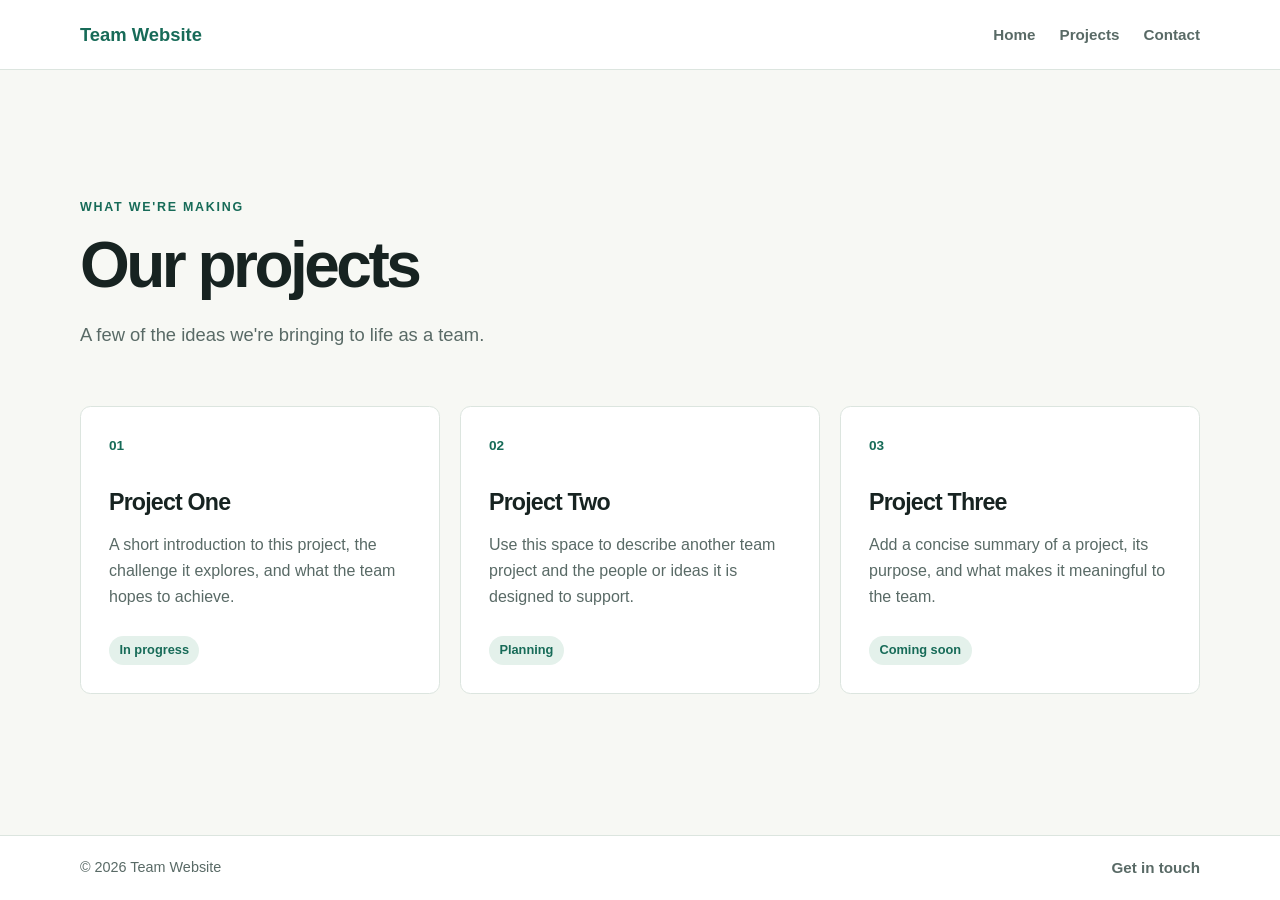
==== projects.html @ 790d7750 "Set up project structure Co-authored-by: Partner Name <partner-omollodanillo@gmail.com>" ====
<!doctype html>
<html lang="en">
<head>
  <meta charset="utf-8">
  <meta name="viewport" content="width=device-width, initial-scale=1">
  <meta name="description" content="Explore the projects our team is working on.">
  <title>Projects | Team Website</title>
  <link rel="stylesheet" href="css/styles.css">
  <script src="js/script.js" defer></script>
</head>
<body>
  <header class="site-header">
    <a class="brand" href="index.html">Team Website</a>
    <nav aria-label="Main navigation">
      <a href="index.html">Home</a>
      <a href="projects.html">Projects</a>
      <a href="contact.html">Contact</a>
    </nav>
  </header>

  <main>
    <section class="page-heading">
      <p class="eyebrow">What we're making</p>
      <h1>Our projects</h1>
      <p>A few of the ideas we're bringing to life as a team.</p>
    </section>

    <section class="project-grid content-section" aria-label="Project list">
      <article class="project-card">
        <span class="project-number">01</span>
        <h2>Project One</h2>
        <p>A short introduction to this project, the challenge it explores, and what the team hopes to achieve.</p>
        <span class="tag">In progress</span>
      </article>
      <article class="project-card">
        <span class="project-number">02</span>
        <h2>Project Two</h2>
        <p>Use this space to describe another team project and the people or ideas it is designed to support.</p>
        <span class="tag">Planning</span>
      </article>
      <article class="project-card">
        <span class="project-number">03</span>
        <h2>Project Three</h2>
        <p>Add a concise summary of a project, its purpose, and what makes it meaningful to the team.</p>
        <span class="tag">Coming soon</span>
      </article>
    </section>
  </main>

  <footer class="site-footer">
    <p>© <span data-current-year></span> Team Website</p>
    <a href="contact.html">Get in touch</a>
  </footer>
</body>
</html>
---- css/styles.css ----
:root {
  color-scheme: light;
  --ink: #172321;
  --muted: #596a66;
  --paper: #f7f8f4;
  --surface: #ffffff;
  --accent: #176b58;
  --accent-light: #e4f1eb;
  --line: #dce5df;
  font-family: "Segoe UI", Arial, sans-serif;
}

* {
  box-sizing: border-box;
}

body {
  min-width: 320px;
  min-height: 100vh;
  margin: 0;
  display: flex;
  flex-direction: column;
  background: var(--paper);
  color: var(--ink);
  line-height: 1.6;
}

a {
  color: inherit;
}

a:focus-visible {
  outline: 3px solid #d88a36;
  outline-offset: 4px;
}

.site-header,
.site-footer {
  display: flex;
  align-items: center;
  justify-content: space-between;
  gap: 1.5rem;
  padding: 1.25rem max(6vw, calc((100vw - 1120px) / 2));
}

.site-header {
  background: var(--surface);
  border-bottom: 1px solid var(--line);
}

.brand {
  color: var(--accent);
  font-size: 1.15rem;
  font-weight: 750;
  text-decoration: none;
}

nav {
  display: flex;
  flex-wrap: wrap;
  gap: 1.5rem;
}

nav a,
.site-footer a {
  color: var(--muted);
  font-size: 0.95rem;
  font-weight: 600;
  text-decoration: none;
}

nav a:hover,
.site-footer a:hover,
.text-link:hover {
  color: var(--accent);
}

main {
  flex: 1;
}

.hero,
.page-heading {
  padding: clamp(4rem, 11vw, 8rem) max(6vw, calc((100vw - 1120px) / 2));
}

.hero {
  background: var(--accent-light);
}

.hero h1,
.page-heading h1 {
  max-width: 780px;
  margin: 0;
  font-size: clamp(2.6rem, 7vw, 5.2rem);
  letter-spacing: -0.055em;
  line-height: 1.08;
}

.hero > p:not(.eyebrow),
.page-heading > p:not(.eyebrow) {
  max-width: 600px;
  margin: 1.25rem 0 0;
  color: var(--muted);
  font-size: 1.15rem;
}

.eyebrow {
  margin: 0 0 0.8rem;
  color: var(--accent);
  font-size: 0.78rem;
  font-weight: 750;
  letter-spacing: 0.14em;
  text-transform: uppercase;
}

.button {
  display: inline-block;
  margin-top: 1.75rem;
  padding: 0.8rem 1.2rem;
  border-radius: 0.35rem;
  background: var(--accent);
  color: white;
  font-weight: 700;
  text-decoration: none;
}

.button:hover {
  background: #105341;
}

.content-section {
  width: min(100% - 12vw, 1120px);
  margin: 0 auto;
  padding: clamp(3rem, 7vw, 5.5rem) 0;
}

.intro {
  max-width: 780px;
  margin-left: max(6vw, calc((100vw - 1120px) / 2));
}

.content-section h2,
.project-card h2 {
  margin: 0 0 0.75rem;
  font-size: clamp(1.7rem, 4vw, 2.4rem);
  letter-spacing: -0.035em;
  line-height: 1.2;
}

.content-section p,
.project-card p {
  color: var(--muted);
}

.feature {
  display: flex;
  align-items: center;
  justify-content: space-between;
  gap: 2rem;
  border-top: 1px solid var(--line);
}

.feature > div {
  max-width: 650px;
}

.text-link {
  flex-shrink: 0;
  color: var(--accent);
  font-weight: 700;
  text-decoration: none;
}

.page-heading {
  padding-bottom: 2rem;
}

.page-heading h1 {
  font-size: clamp(2.5rem, 6vw, 4rem);
}

.project-grid {
  display: grid;
  grid-template-columns: repeat(3, minmax(0, 1fr));
  gap: 1.25rem;
  padding-top: 1.5rem;
}

.project-card {
  padding: 1.75rem;
  border: 1px solid var(--line);
  border-radius: 0.65rem;
  background: var(--surface);
}

.project-number {
  display: block;
  margin-bottom: 2rem;
  color: var(--accent);
  font-size: 0.85rem;
  font-weight: 750;
}

.project-card h2 {
  font-size: 1.45rem;
}

.tag {
  display: inline-block;
  margin-top: 0.7rem;
  padding: 0.25rem 0.65rem;
  border-radius: 2rem;
  background: var(--accent-light);
  color: var(--accent);
  font-size: 0.8rem;
  font-weight: 650;
}

.contact-panel {
  display: flex;
  align-items: center;
  justify-content: space-between;
  gap: 2rem;
  padding-top: 1rem;
}

.contact-note {
  max-width: 310px;
  font-size: 0.9rem;
}

.site-footer {
  border-top: 1px solid var(--line);
  background: var(--surface);
}

.site-footer p {
  margin: 0;
  color: var(--muted);
  font-size: 0.9rem;
}

@media (max-width: 700px) {
  .site-header,
  .site-footer {
    align-items: flex-start;
    flex-direction: column;
    gap: 0.75rem;
    padding-right: 6vw;
    padding-left: 6vw;
  }

  nav {
    gap: 1.1rem;
  }

  .project-grid {
    grid-template-columns: 1fr;
  }

  .feature,
  .contact-panel {
    align-items: flex-start;
    flex-direction: column;
  }
}
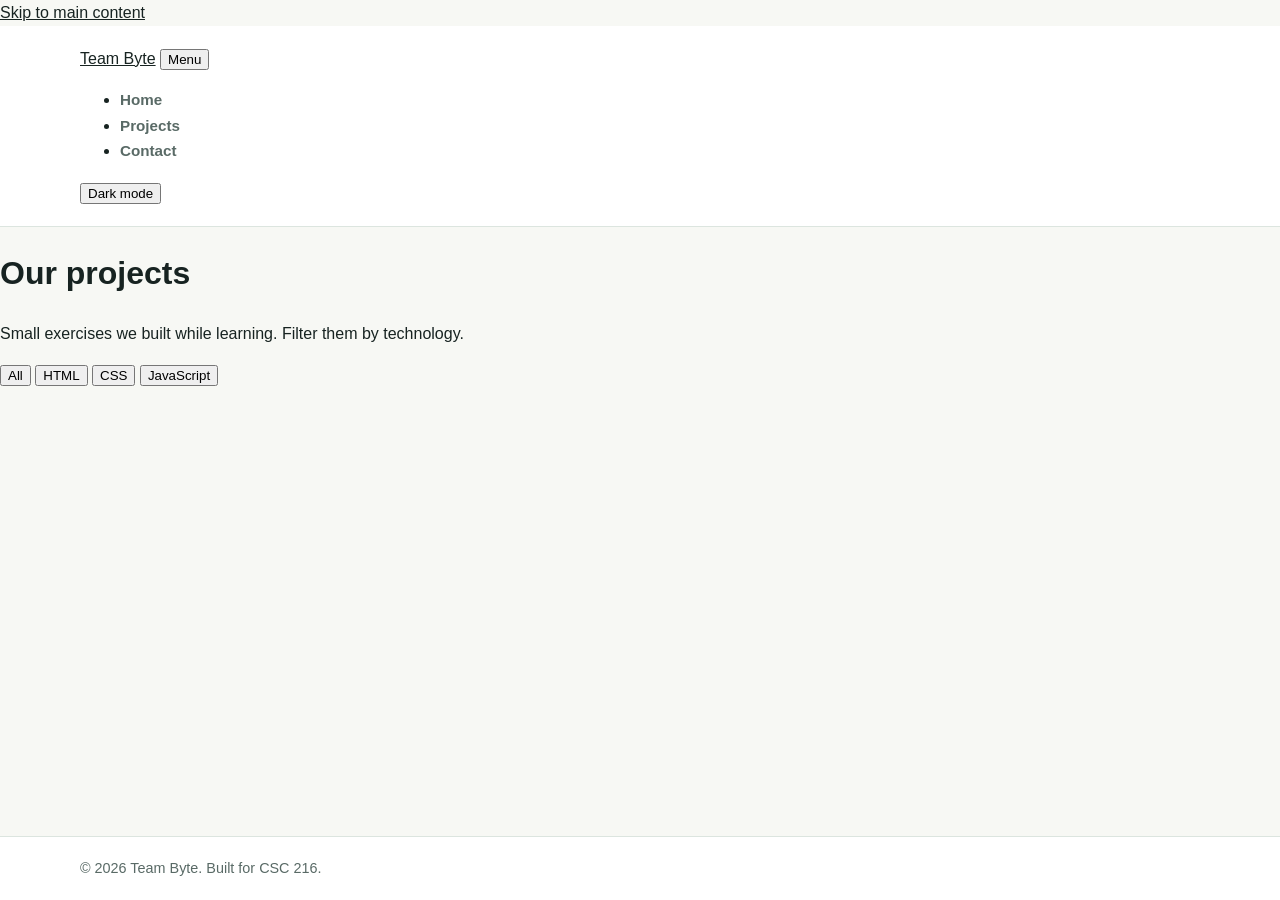
==== commit 8df372e4: "added projects folder" ====
--- a/projects.html
+++ b/projects.html
@@ -1,55 +1,102 @@
 <!doctype html>
 <html lang="en">
-<head>
-  <meta charset="utf-8">
-  <meta name="viewport" content="width=device-width, initial-scale=1">
-  <meta name="description" content="Explore the projects our team is working on.">
-  <title>Projects | Team Website</title>
-  <link rel="stylesheet" href="css/styles.css">
-  <script src="js/script.js" defer></script>
-</head>
-<body>
-  <header class="site-header">
-    <a class="brand" href="index.html">Team Website</a>
-    <nav aria-label="Main navigation">
-      <a href="index.html">Home</a>
-      <a href="projects.html">Projects</a>
-      <a href="contact.html">Contact</a>
-    </nav>
-  </header>
+  <head>
+    <meta charset="UTF-8" />
+    <meta name="viewport" content="width=device-width, initial-scale=1.0" />
+    <meta
+      name="description"
+      content="Projects built by Team Byte while learning web development."
+    />
+    <title>Projects | Team Byte</title>
+    <link rel="stylesheet" href="css/styles.css" />
+    <script src="js/script.js" defer></script>
+  </head>
+  <body>
+    <a class="skip-link" href="#main">Skip to main content</a>
 
-  <main>
-    <section class="page-heading">
-      <p class="eyebrow">What we're making</p>
-      <h1>Our projects</h1>
-      <p>A few of the ideas we're bringing to life as a team.</p>
-    </section>
+    <header class="site-header">
+      <div class="container header-inner">
+        <a class="logo" href="index.html">Team Byte</a>
+        <button
+          class="nav-toggle"
+          type="button"
+          aria-expanded="false"
+          aria-controls="site-nav"
+        >
+          Menu
+        </button>
+        <nav id="site-nav" class="site-nav" aria-label="Main">
+          <ul>
+            <li><a href="index.html">Home</a></li>
+            <li><a href="projects.html" aria-current="page">Projects</a></li>
+            <li><a href="contact.html">Contact</a></li>
+          </ul>
+        </nav>
+        <button class="theme-toggle" type="button" aria-pressed="false">
+          Dark mode
+        </button>
+      </div>
+    </header>
 
-    <section class="project-grid content-section" aria-label="Project list">
-      <article class="project-card">
-        <span class="project-number">01</span>
-        <h2>Project One</h2>
-        <p>A short introduction to this project, the challenge it explores, and what the team hopes to achieve.</p>
-        <span class="tag">In progress</span>
-      </article>
-      <article class="project-card">
-        <span class="project-number">02</span>
-        <h2>Project Two</h2>
-        <p>Use this space to describe another team project and the people or ideas it is designed to support.</p>
-        <span class="tag">Planning</span>
-      </article>
-      <article class="project-card">
-        <span class="project-number">03</span>
-        <h2>Project Three</h2>
-        <p>Add a concise summary of a project, its purpose, and what makes it meaningful to the team.</p>
-        <span class="tag">Coming soon</span>
-      </article>
-    </section>
-  </main>
+    <main id="main" class="container">
+      <header class="page-header">
+        <h1>Our projects</h1>
+        <p class="lead">
+          Small exercises we built while learning. Filter them by technology.
+        </p>
+      </header>
 
-  <footer class="site-footer">
-    <p>© <span data-current-year></span> Team Website</p>
-    <a href="contact.html">Get in touch</a>
-  </footer>
-</body>
+      <div
+        class="filters"
+        role="group"
+        aria-label="Filter projects by technology"
+      >
+        <button
+          class="filter-btn"
+          type="button"
+          data-filter="all"
+          aria-pressed="true"
+        >
+          All
+        </button>
+        <button
+          class="filter-btn"
+          type="button"
+          data-filter="html"
+          aria-pressed="false"
+        >
+          HTML
+        </button>
+        <button
+          class="filter-btn"
+          type="button"
+          data-filter="css"
+          aria-pressed="false"
+        >
+          CSS
+        </button>
+        <button
+          class="filter-btn"
+          type="button"
+          data-filter="js"
+          aria-pressed="false"
+        >
+          JavaScript
+        </button>
+      </div>
+
+      <p id="project-count" class="project-count" aria-live="polite"></p>
+      <div id="project-list" class="project-grid"></div>
+
+      <noscript>
+        <p>Turn on JavaScript to see the project list.</p>
+      </noscript>
+    </main>
+
+    <footer class="site-footer">
+      <div class="container">
+        <p>© <span id="year">2026</span> Team Byte. Built for CSC 216.</p>
+      </div>
+    </footer>
+  </body>
 </html>
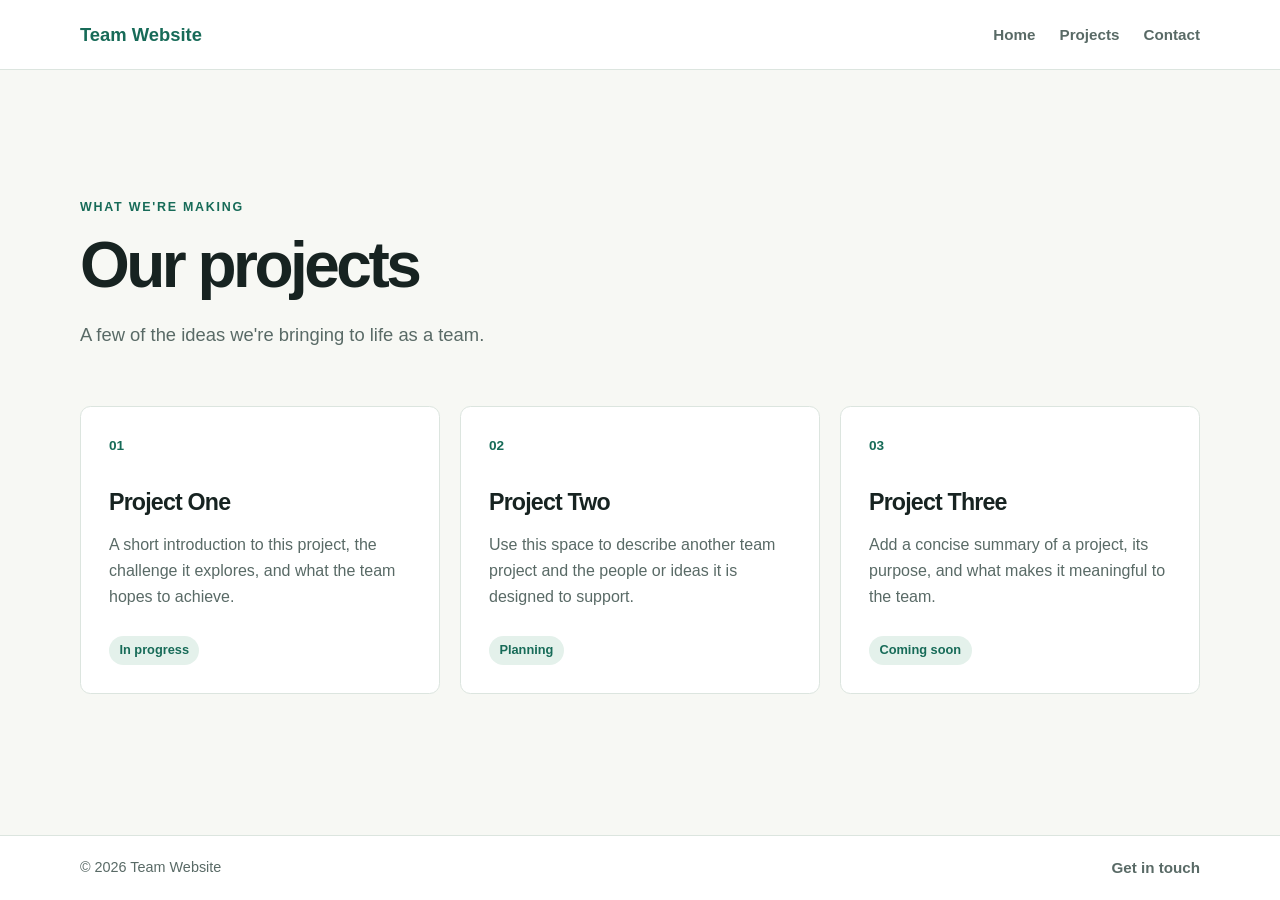
==== commit 7af53746: "Merge branch 'main' of https://github.com/Omollo-D/team2-website" ====
--- a/projects.html
+++ b/projects.html
@@ -1,102 +1,67 @@
 <!doctype html>
 <html lang="en">
   <head>
-    <meta charset="UTF-8" />
-    <meta name="viewport" content="width=device-width, initial-scale=1.0" />
+    <meta charset="utf-8" />
+    <meta name="viewport" content="width=device-width, initial-scale=1" />
     <meta
       name="description"
-      content="Projects built by Team Byte while learning web development."
+      content="Explore the projects our team is working on."
     />
-    <title>Projects | Team Byte</title>
+    <title>Projects | Team Website</title>
     <link rel="stylesheet" href="css/styles.css" />
     <script src="js/script.js" defer></script>
   </head>
   <body>
-    <a class="skip-link" href="#main">Skip to main content</a>
-
     <header class="site-header">
-      <div class="container header-inner">
-        <a class="logo" href="index.html">Team Byte</a>
-        <button
-          class="nav-toggle"
-          type="button"
-          aria-expanded="false"
-          aria-controls="site-nav"
-        >
-          Menu
-        </button>
-        <nav id="site-nav" class="site-nav" aria-label="Main">
-          <ul>
-            <li><a href="index.html">Home</a></li>
-            <li><a href="projects.html" aria-current="page">Projects</a></li>
-            <li><a href="contact.html">Contact</a></li>
-          </ul>
-        </nav>
-        <button class="theme-toggle" type="button" aria-pressed="false">
-          Dark mode
-        </button>
-      </div>
+      <a class="brand" href="index.html">Team Website</a>
+      <nav aria-label="Main navigation">
+        <a href="index.html">Home</a>
+        <a href="projects.html">Projects</a>
+        <a href="contact.html">Contact</a>
+      </nav>
     </header>
 
-    <main id="main" class="container">
-      <header class="page-header">
+    <main>
+      <section class="page-heading">
+        <p class="eyebrow">What we're making</p>
         <h1>Our projects</h1>
-        <p class="lead">
-          Small exercises we built while learning. Filter them by technology.
-        </p>
-      </header>
+        <p>A few of the ideas we're bringing to life as a team.</p>
+      </section>
 
-      <div
-        class="filters"
-        role="group"
-        aria-label="Filter projects by technology"
-      >
-        <button
-          class="filter-btn"
-          type="button"
-          data-filter="all"
-          aria-pressed="true"
-        >
-          All
-        </button>
-        <button
-          class="filter-btn"
-          type="button"
-          data-filter="html"
-          aria-pressed="false"
-        >
-          HTML
-        </button>
-        <button
-          class="filter-btn"
-          type="button"
-          data-filter="css"
-          aria-pressed="false"
-        >
-          CSS
-        </button>
-        <button
-          class="filter-btn"
-          type="button"
-          data-filter="js"
-          aria-pressed="false"
-        >
-          JavaScript
-        </button>
-      </div>
-
-      <p id="project-count" class="project-count" aria-live="polite"></p>
-      <div id="project-list" class="project-grid"></div>
-
-      <noscript>
-        <p>Turn on JavaScript to see the project list.</p>
-      </noscript>
+      <section class="project-grid content-section" aria-label="Project list">
+        <article class="project-card">
+          <span class="project-number">01</span>
+          <h2>Project One</h2>
+          <p>
+            A short introduction to this project, the challenge it explores, and
+            what the team hopes to achieve.
+          </p>
+          <span class="tag">In progress</span>
+        </article>
+        <article class="project-card">
+          <span class="project-number">02</span>
+          <h2>Project Two</h2>
+          <p>
+            Use this space to describe another team project and the people or
+            ideas it is designed to support.
+          </p>
+          <span class="tag">Planning</span>
+        </article>
+        <article class="project-card">
+          <span class="project-number">03</span>
+          <h2>Project Three</h2>
+          <p>
+            Add a concise summary of a project, its purpose, and what makes it
+            meaningful to the team.
+          </p>
+          <span class="tag">Coming soon</span>
+        </article>
+      </section>
     </main>
 
     <footer class="site-footer">
-      <div class="container">
-        <p>© <span id="year">2026</span> Team Byte. Built for CSC 216.</p>
-      </div>
+      <p>© <span data-current-year></span> Team Website</p>
+      <a href="contact.html">Get in touch</a>
     </footer>
   </body>
 </html>
